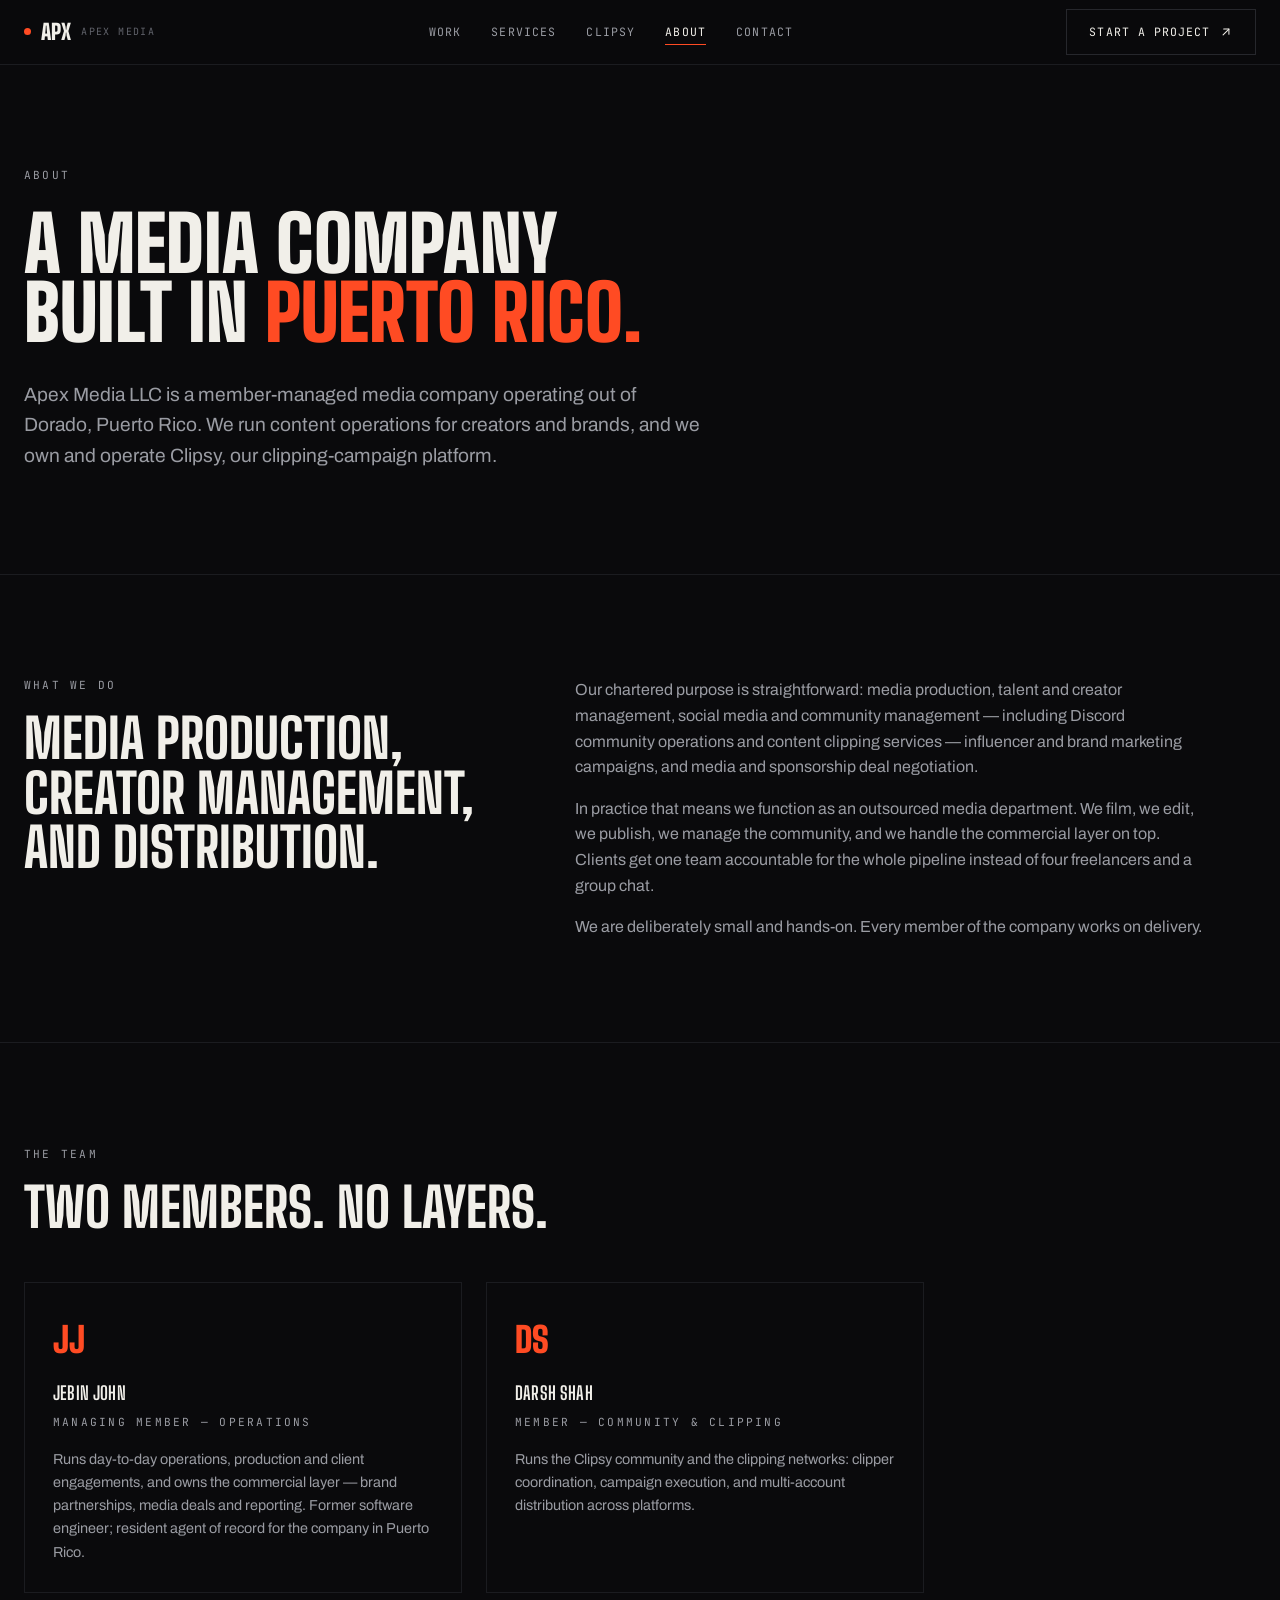
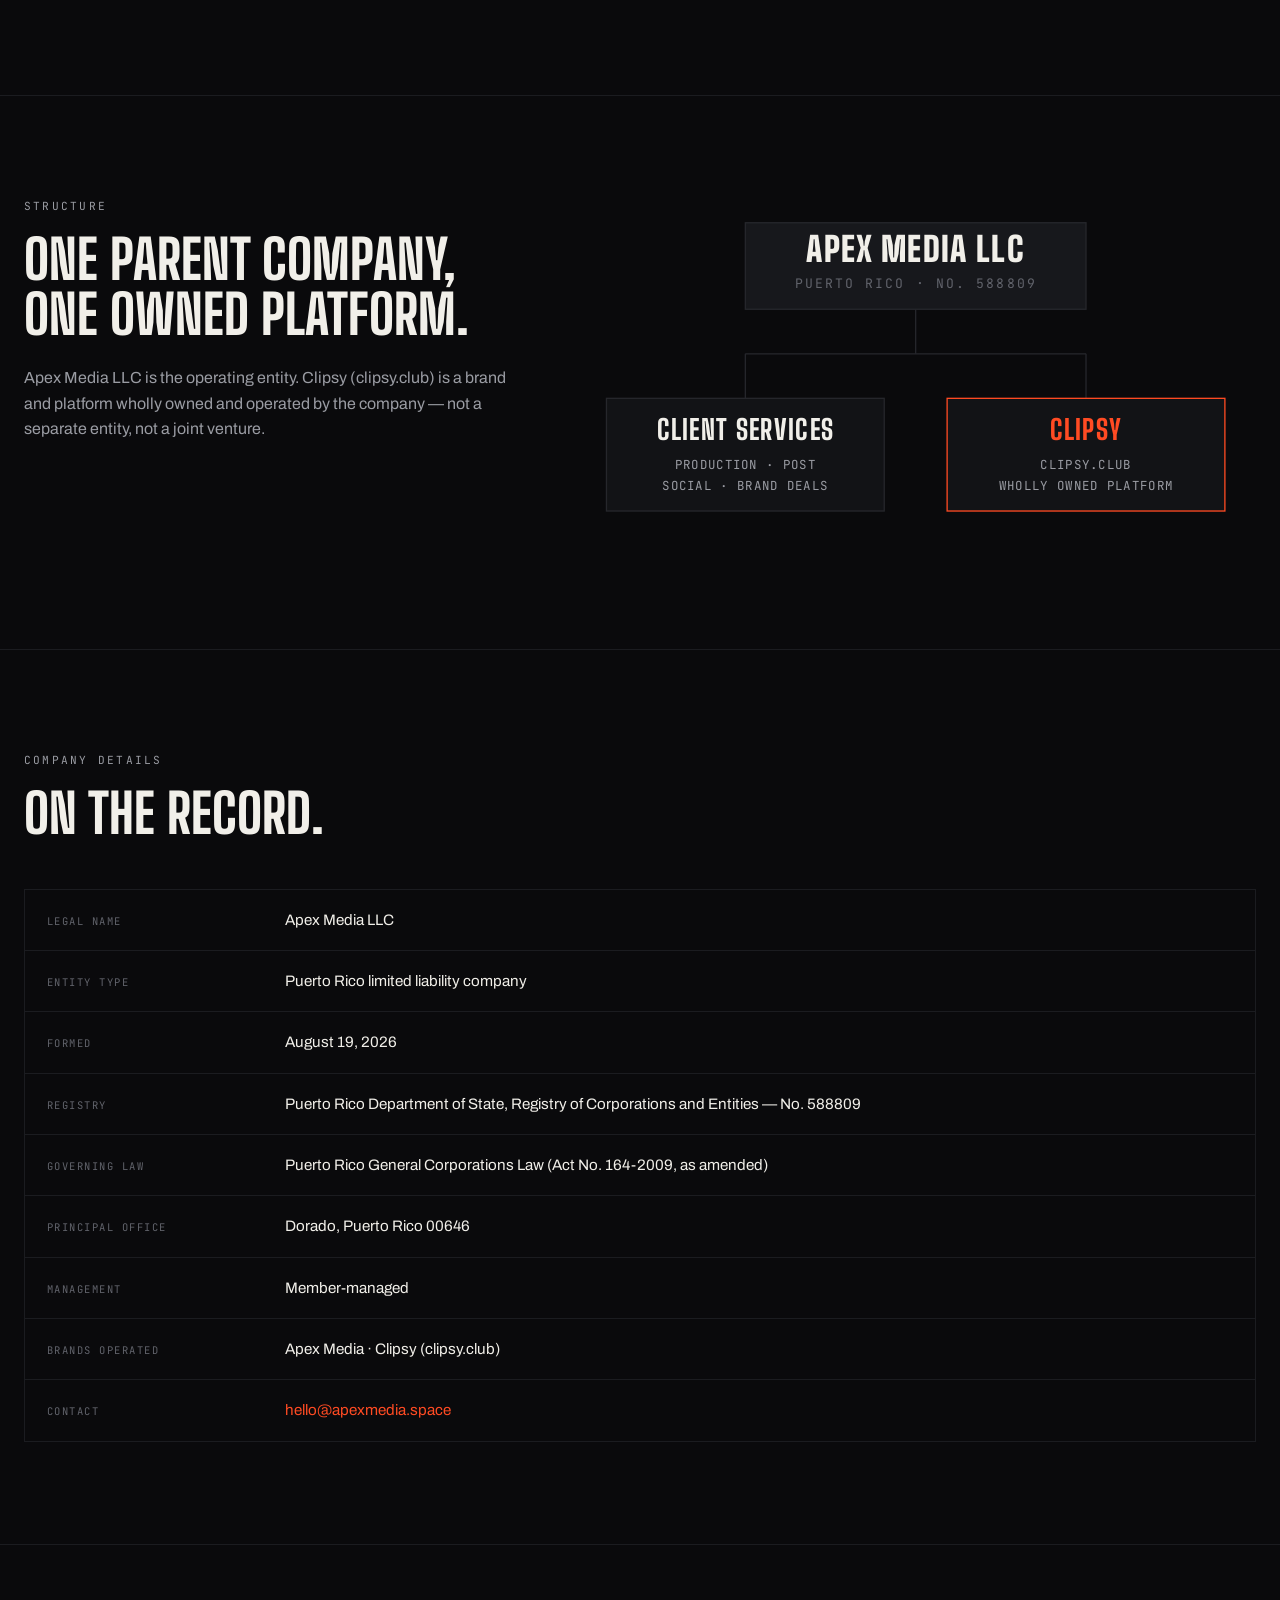
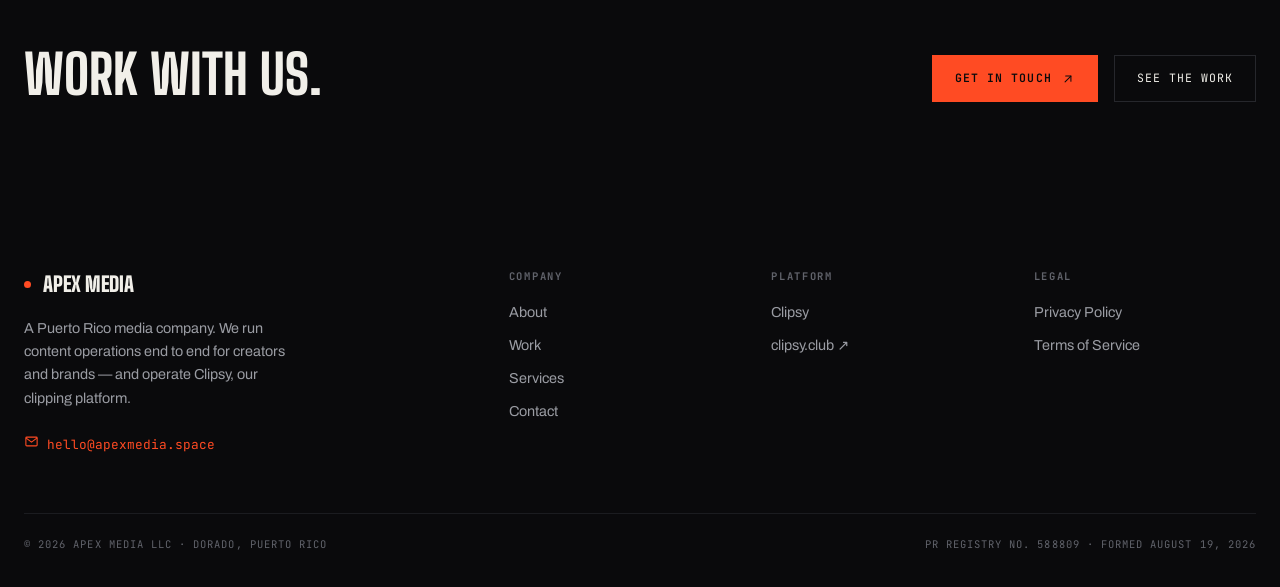
==== about.html @ ea706ed8 "Add about.html" ====
<!DOCTYPE html>
<html lang="en">
<head>
<meta charset="UTF-8">
<meta name="viewport" content="width=device-width, initial-scale=1">
<title>About &mdash; Apex Media LLC</title>
<meta name="description" content="Apex Media LLC is a member-managed Puerto Rico media company in Dorado, PR. Company details, team, and structure including wholly-owned platform Clipsy.">
<link rel="canonical" href="https://apexmedia.space/about">
<meta property="og:type" content="website">
<meta property="og:site_name" content="Apex Media">
<meta property="og:title" content="About &mdash; Apex Media LLC">
<meta property="og:description" content="Apex Media LLC is a member-managed Puerto Rico media company in Dorado, PR. Company details, team, and structure including wholly-owned platform Clipsy.">
<meta property="og:url" content="https://apexmedia.space/about">
<meta name="twitter:card" content="summary_large_image">
<link rel="icon" href="data:image/svg+xml,%3Csvg xmlns='http://www.w3.org/2000/svg' viewBox='0 0 32 32'%3E%3Crect width='32' height='32' fill='%230a0a0c'/%3E%3Ccircle cx='16' cy='16' r='5' fill='%23ff4b23'/%3E%3C/svg%3E">
<link rel="preconnect" href="https://fonts.googleapis.com">
<link rel="preconnect" href="https://fonts.gstatic.com" crossorigin>
<link href="https://fonts.googleapis.com/css2?family=Big+Shoulders+Display:wght@700;800;900&family=Archivo:wght@400;500;600&family=JetBrains+Mono:wght@400;500&display=swap" rel="stylesheet">
<link rel="stylesheet" href="/styles.css">
</head>
<body>
<header class="nav">
  <div class="wrap nav-inner">
    <a class="brand" href="/">
      <span class="rec"></span>
      <span class="mark display">APX</span>
      <span class="sub">Apex Media</span>
    </a>
    <nav class="nav-links"><a href="/work">Work</a><a href="/services">Services</a><a href="/clipsy">Clipsy</a><a href="/about" class="active">About</a><a href="/contact">Contact</a></nav>
    <a class="btn nav-cta" href="/contact">Start a project <svg width="14" height="14" viewBox="0 0 24 24" fill="none" stroke="currentColor" stroke-width="1.75" stroke-linecap="round" stroke-linejoin="round" class="" aria-hidden="true"><path d="M7 17 17 7"/><path d="M8 7h9v9"/></svg></a>
    <button class="nav-toggle" id="navToggle" aria-label="Menu" aria-expanded="false"><svg width="22" height="22" viewBox="0 0 24 24" fill="none" stroke="currentColor" stroke-width="1.75" stroke-linecap="round" stroke-linejoin="round" class="" aria-hidden="true"><path d="M4 7h16"/><path d="M4 12h16"/><path d="M4 17h16"/></svg></button>
  </div>
  <div class="mobile-menu" id="mobileMenu"><a href="/work">Work</a><a href="/services">Services</a><a href="/clipsy">Clipsy</a><a href="/about">About</a><a href="/contact">Contact</a><a href="/contact" style="color:var(--accent)">Start a project &rarr;</a></div>
</header>

<section class="pad">
  <div class="wrap">
    <div class="eyebrow mb24">About</div>
    <h1 class="hero" style="font-size:clamp(2.4rem,6vw,5rem)">A media company<br>built in <span class="accent">Puerto Rico.</span></h1>
    <p class="lead mt32">Apex Media LLC is a member-managed media company operating out of Dorado, Puerto Rico. We run content operations for creators and brands, and we own and operate Clipsy, our clipping-campaign platform.</p>
  </div>
</section>

<section class="pad">
  <div class="wrap split">
    <div>
      <div class="eyebrow mb16">What we do</div>
      <h2 class="sec mb24">Media production, creator management, and distribution.</h2>
    </div>
    <div>
      <p class="mb16">Our chartered purpose is straightforward: media production, talent and creator management, social media and community management &mdash; including Discord community operations and content clipping services &mdash; influencer and brand marketing campaigns, and media and sponsorship deal negotiation.</p>
      <p class="mb16">In practice that means we function as an outsourced media department. We film, we edit, we publish, we manage the community, and we handle the commercial layer on top. Clients get one team accountable for the whole pipeline instead of four freelancers and a group chat.</p>
      <p>We are deliberately small and hands-on. Every member of the company works on delivery.</p>
    </div>
  </div>
</section>

<section class="pad">
  <div class="wrap">
    <div class="eyebrow mb16">The team</div>
    <h2 class="sec mb48">Two members. No layers.</h2>
    <div class="grid g2" style="max-width:900px"><div class="card"><div class="display accent" style="font-size:2.2rem">JJ</div><h4 class="mt16 mb8">Jebin John</h4><div class="eyebrow mb16">Managing Member &mdash; Operations</div><p style="font-size:.9rem">Runs day-to-day operations, production and client engagements, and owns the commercial layer &mdash; brand partnerships, media deals and reporting. Former software engineer; resident agent of record for the company in Puerto Rico.</p></div><div class="card"><div class="display accent" style="font-size:2.2rem">DS</div><h4 class="mt16 mb8">Darsh Shah</h4><div class="eyebrow mb16">Member &mdash; Community &amp; Clipping</div><p style="font-size:.9rem">Runs the Clipsy community and the clipping networks: clipper coordination, campaign execution, and multi-account distribution across platforms.</p></div></div>
  </div>
</section>

<section class="pad">
  <div class="wrap split">
    <div>
      <div class="eyebrow mb16">Structure</div>
      <h2 class="sec mb24">One parent company,<br>one owned platform.</h2>
      <p>Apex Media LLC is the operating entity. Clipsy (clipsy.club) is a brand and platform wholly owned and operated by the company &mdash; not a separate entity, not a joint venture.</p>
    </div>
    <div>
      <svg viewBox="0 0 520 260" width="100%" height="auto" role="img" aria-label="Apex Media LLC owns Clipsy and client services">
        <rect x="130" y="16" width="260" height="66" fill="#17181c" stroke="#26272c"/>
        <text x="260" y="46" text-anchor="middle" fill="#f1efe9" font-family="'Big Shoulders Display',sans-serif" font-size="26" font-weight="900" letter-spacing="1">APEX MEDIA LLC</text>
        <text x="260" y="66" text-anchor="middle" fill="#61636b" font-family="'JetBrains Mono',monospace" font-size="10" letter-spacing="1.6">PUERTO RICO &#183; NO. 588809</text>
        <path d="M260 82 V116" stroke="#26272c" stroke-width="1"/>
        <path d="M130 116 H390" stroke="#26272c" stroke-width="1"/>
        <path d="M130 116 V150 M390 116 V150" stroke="#26272c" stroke-width="1"/>
        <rect x="24" y="150" width="212" height="86" fill="#121316" stroke="#26272c"/>
        <text x="130" y="182" text-anchor="middle" fill="#f1efe9" font-family="'Big Shoulders Display',sans-serif" font-size="21" font-weight="800" letter-spacing="1">CLIENT SERVICES</text>
        <text x="130" y="204" text-anchor="middle" fill="#9a9ca3" font-family="'JetBrains Mono',monospace" font-size="9.5" letter-spacing="1">PRODUCTION &#183; POST</text>
        <text x="130" y="220" text-anchor="middle" fill="#9a9ca3" font-family="'JetBrains Mono',monospace" font-size="9.5" letter-spacing="1">SOCIAL &#183; BRAND DEALS</text>
        <rect x="284" y="150" width="212" height="86" fill="#121316" stroke="#ff4b23"/>
        <text x="390" y="182" text-anchor="middle" fill="#ff4b23" font-family="'Big Shoulders Display',sans-serif" font-size="21" font-weight="800" letter-spacing="1">CLIPSY</text>
        <text x="390" y="204" text-anchor="middle" fill="#9a9ca3" font-family="'JetBrains Mono',monospace" font-size="9.5" letter-spacing="1">CLIPSY.CLUB</text>
        <text x="390" y="220" text-anchor="middle" fill="#9a9ca3" font-family="'JetBrains Mono',monospace" font-size="9.5" letter-spacing="1">WHOLLY OWNED PLATFORM</text>
      </svg>
    </div>
  </div>
</section>

<section class="pad">
  <div class="wrap">
    <div class="eyebrow mb16">Company details</div>
    <h2 class="sec mb48">On the record.</h2>
    <div class="facts"><div class="fact"><dt>Legal name</dt><dd>Apex Media LLC</dd></div><div class="fact"><dt>Entity type</dt><dd>Puerto Rico limited liability company</dd></div><div class="fact"><dt>Formed</dt><dd>August 19, 2026</dd></div><div class="fact"><dt>Registry</dt><dd>Puerto Rico Department of State, Registry of Corporations and Entities &mdash; No. 588809</dd></div><div class="fact"><dt>Governing law</dt><dd>Puerto Rico General Corporations Law (Act No. 164-2009, as amended)</dd></div><div class="fact"><dt>Principal office</dt><dd>Dorado, Puerto Rico 00646</dd></div><div class="fact"><dt>Management</dt><dd>Member-managed</dd></div><div class="fact"><dt>Brands operated</dt><dd>Apex Media &middot; Clipsy (clipsy.club)</dd></div><div class="fact"><dt>Contact</dt><dd><a href="mailto:hello@apexmedia.space" style="color:var(--accent)">hello@apexmedia.space</a></dd></div></div>
  </div>
</section>

<section class="pad" style="border-bottom:none">
  <div class="wrap row between wrapf gap24" style="align-items:end">
    <h2 class="sec">Work with us.</h2>
    <div class="row wrapf gap16">
      <a class="btn btn-primary" href="/contact">Get in touch <svg width="14" height="14" viewBox="0 0 24 24" fill="none" stroke="currentColor" stroke-width="1.75" stroke-linecap="round" stroke-linejoin="round" class="" aria-hidden="true"><path d="M7 17 17 7"/><path d="M8 7h9v9"/></svg></a>
      <a class="btn" href="/work">See the work</a>
    </div>
  </div>
</section>
<footer>
  <div class="wrap">
    <div class="foot-grid">
      <div>
        <div class="row gap12 mb16"><span class="rec"></span><span class="display" style="font-size:1.3rem">Apex Media</span></div>
        <p style="font-size:.9rem;max-width:34ch">A Puerto Rico media company. We run content operations end to end for creators and brands — and operate Clipsy, our clipping platform.</p>
        <a class="row gap8 mt24" href="mailto:hello@apexmedia.space" style="color:var(--accent);font-family:'JetBrains Mono',monospace;font-size:.8rem"><svg width="15" height="15" viewBox="0 0 24 24" fill="none" stroke="currentColor" stroke-width="1.75" stroke-linecap="round" stroke-linejoin="round" class="" aria-hidden="true"><rect x="3" y="5" width="18" height="14" rx="1.5"/><path d="M3.5 6.5 12 13l8.5-6.5"/></svg> hello@apexmedia.space</a>
      </div>
      <div>
        <h5>Company</h5>
        <a href="/about">About</a><a href="/work">Work</a><a href="/services">Services</a><a href="/contact">Contact</a>
      </div>
      <div>
        <h5>Platform</h5>
        <a href="/clipsy">Clipsy</a>
        <a href="https://clipsy.club" target="_blank" rel="noopener">clipsy.club &#8599;</a>
      </div>
      <div>
        <h5>Legal</h5>
        <a href="/privacy">Privacy Policy</a><a href="/terms">Terms of Service</a>
      </div>
    </div>
    <div class="foot-bottom">
      <span>&copy; 2026 Apex Media LLC &middot; Dorado, Puerto Rico</span>
      <span>PR Registry No. 588809 &middot; Formed August 19, 2026</span>
    </div>
  </div>
</footer>
<script>
(function(){
  var t=document.getElementById('navToggle'),m=document.getElementById('mobileMenu');
  if(t&&m){t.addEventListener('click',function(){var o=m.classList.toggle('open');t.setAttribute('aria-expanded',o);});}
})();
</script>
</body>
</html>
---- styles.css ----
/* Apex Media LLC — apexmedia.space */

:root{
  --bg:#0a0a0c;
  --surface:#121316;
  --surface-2:#17181c;
  --border:#26272c;
  --border-soft:#1b1c20;
  --text:#f1efe9;
  --dim:#9a9ca3;
  --faint:#61636b;
  --accent:#ff4b23;
  --accent-deep:#c2361a;
  --chrome:#c9cdd3;
  --maxw:1320px;
}

*{box-sizing:border-box;margin:0;padding:0;}
html{scroll-behavior:smooth;-webkit-text-size-adjust:100%;}
body{
  background:var(--bg);color:var(--text);
  font-family:'Archivo',ui-sans-serif,system-ui,-apple-system,sans-serif;
  font-size:16px;line-height:1.6;-webkit-font-smoothing:antialiased;
  overflow-x:hidden;
}
img{max-width:100%;display:block;}
a{color:inherit;text-decoration:none;}
a:focus-visible,button:focus-visible{outline:2px solid var(--accent);outline-offset:3px;}
::selection{background:var(--accent);color:#0a0a0c;}

/* ---------- type ---------- */
.display{font-family:'Big Shoulders Display',ui-sans-serif,sans-serif;text-transform:uppercase;font-weight:900;letter-spacing:-0.005em;}
.mono{font-family:'JetBrains Mono',ui-monospace,monospace;}
h1.hero{font-family:'Big Shoulders Display',sans-serif;text-transform:uppercase;font-weight:900;font-size:clamp(2.7rem,7.4vw,6.6rem);line-height:0.9;text-wrap:balance;}
h2.sec{font-family:'Big Shoulders Display',sans-serif;text-transform:uppercase;font-weight:800;font-size:clamp(1.9rem,4.4vw,3.4rem);line-height:1;text-wrap:balance;}
h3.sub{font-family:'Big Shoulders Display',sans-serif;text-transform:uppercase;font-weight:800;font-size:clamp(1.25rem,2.2vw,1.75rem);line-height:1.08;text-wrap:balance;}
h4{font-family:'Big Shoulders Display',sans-serif;text-transform:uppercase;font-weight:700;font-size:1.15rem;line-height:1.15;letter-spacing:0.01em;}
.eyebrow{font-family:'JetBrains Mono',monospace;font-size:.7rem;letter-spacing:.2em;text-transform:uppercase;color:var(--dim);}
.lead{font-size:clamp(1.02rem,1.5vw,1.22rem);color:var(--dim);max-width:62ch;}
p{max-width:70ch;color:var(--dim);}
.text-light{color:var(--text);}
.accent{color:var(--accent);}

/* ---------- layout ---------- */
.wrap{max-width:var(--maxw);margin:0 auto;padding:0 24px;}
section{border-bottom:1px solid var(--border-soft);}
.pad{padding:clamp(56px,8vw,110px) 0;}
.pad-sm{padding:clamp(40px,5vw,64px) 0;}
.grid{display:grid;gap:24px;}
.g2{grid-template-columns:repeat(2,minmax(0,1fr));}
.g3{grid-template-columns:repeat(3,minmax(0,1fr));}
.g4{grid-template-columns:repeat(4,minmax(0,1fr));}
.split{display:grid;grid-template-columns:minmax(0,5fr) minmax(0,7fr);gap:clamp(28px,5vw,72px);}
.stack{display:flex;flex-direction:column;}
.row{display:flex;align-items:center;}
.between{justify-content:space-between;}
.wrapf{flex-wrap:wrap;}
.gap8{gap:8px;}.gap12{gap:12px;}.gap16{gap:16px;}.gap24{gap:24px;}
.mt8{margin-top:8px;}.mt16{margin-top:16px;}.mt24{margin-top:24px;}.mt32{margin-top:32px;}.mt48{margin-top:48px;}
.mb8{margin-bottom:8px;}.mb16{margin-bottom:16px;}.mb24{margin-bottom:24px;}.mb32{margin-bottom:32px;}.mb48{margin-bottom:48px;}

/* ---------- nav ---------- */
header.nav{position:sticky;top:0;z-index:60;background:rgba(10,10,12,.86);backdrop-filter:blur(12px);border-bottom:1px solid var(--border-soft);}
.nav-inner{display:flex;align-items:center;justify-content:space-between;height:64px;}
.brand{display:flex;align-items:center;gap:10px;}
.brand .mark{font-family:'Big Shoulders Display',sans-serif;font-weight:900;font-size:1.35rem;letter-spacing:.02em;}
.brand .sub{font-family:'JetBrains Mono',monospace;font-size:10px;color:var(--faint);letter-spacing:.14em;text-transform:uppercase;}
.nav-links{display:flex;align-items:center;gap:30px;}
.nav-links a{font-family:'JetBrains Mono',monospace;font-size:11.5px;letter-spacing:.1em;text-transform:uppercase;color:var(--dim);position:relative;padding:4px 0;transition:color .2s;}
.nav-links a::after{content:'';position:absolute;left:0;right:0;bottom:0;height:1px;background:var(--accent);transform:scaleX(0);transform-origin:left;transition:transform .25s;}
.nav-links a:hover{color:var(--text);}
.nav-links a:hover::after,.nav-links a.active::after{transform:scaleX(1);}
.nav-links a.active{color:var(--text);}
.nav-toggle{display:none;background:none;border:0;color:var(--text);cursor:pointer;padding:6px;}
.mobile-menu{display:none;border-top:1px solid var(--border-soft);background:var(--bg);}
.mobile-menu.open{display:block;}
.mobile-menu a{display:block;padding:14px 24px;border-bottom:1px solid var(--border-soft);font-family:'JetBrains Mono',monospace;font-size:12px;letter-spacing:.1em;text-transform:uppercase;color:var(--dim);}

/* ---------- buttons ---------- */
.btn{display:inline-flex;align-items:center;gap:9px;padding:13px 22px;font-family:'JetBrains Mono',monospace;font-size:11.5px;letter-spacing:.09em;text-transform:uppercase;border:1px solid var(--border);position:relative;overflow:hidden;z-index:0;transition:color .25s,border-color .25s;cursor:pointer;background:none;color:var(--text);}
.btn::before{content:'';position:absolute;inset:0;background:var(--accent);transform:translateX(-101%);transition:transform .3s cubic-bezier(.65,0,.35,1);z-index:-1;}
.btn:hover::before{transform:translateX(0);}
.btn:hover{color:#0a0a0c;border-color:var(--accent);}
.btn-primary{background:var(--accent);color:#0a0a0c;border-color:var(--accent);font-weight:600;}
.btn-primary::before{background:#fff;}
.btn-primary:hover{color:#0a0a0c;}

/* ---------- bits ---------- */
.rec{width:7px;height:7px;border-radius:50%;background:var(--accent);flex:none;box-shadow:0 0 0 0 rgba(255,75,35,.55);animation:rec 1.9s infinite;}
@keyframes rec{0%{box-shadow:0 0 0 0 rgba(255,75,35,.5);}70%{box-shadow:0 0 0 9px rgba(255,75,35,0);}100%{box-shadow:0 0 0 0 rgba(255,75,35,0);}}
.tag{display:inline-block;font-family:'JetBrains Mono',monospace;font-size:10px;letter-spacing:.12em;text-transform:uppercase;padding:5px 10px;border:1px solid var(--border);color:var(--dim);}
.tag.on{color:var(--accent);border-color:rgba(255,75,35,.45);}
.rule{height:1px;background:var(--border-soft);border:0;}

/* ticker */
.ticker{overflow:hidden;white-space:nowrap;background:var(--surface);border-top:1px solid var(--border-soft);border-bottom:1px solid var(--border-soft);}
.ticker-track{display:inline-flex;width:max-content;animation:marquee 38s linear infinite;padding:11px 0;}
.ticker-track span{font-family:'JetBrains Mono',monospace;font-size:11px;letter-spacing:.16em;text-transform:uppercase;color:var(--faint);padding:0 22px;display:inline-flex;align-items:center;gap:22px;}
.ticker-track b{color:var(--accent);font-weight:400;}
@keyframes marquee{from{transform:translateX(0);}to{transform:translateX(-50%);}}

/* cards */
.card{border:1px solid var(--border-soft);background:var(--bg);padding:28px;position:relative;transition:background .25s,border-color .25s;}
.card:hover{background:var(--surface-2);border-color:var(--border);}
.card .ico{color:var(--accent);margin-bottom:18px;}
.card h4{margin-bottom:10px;}
.card p{font-size:.92rem;}
.card-link{display:flex;align-items:center;gap:7px;margin-top:16px;font-family:'JetBrains Mono',monospace;font-size:10.5px;letter-spacing:.1em;text-transform:uppercase;color:var(--accent);}

.brackets{position:relative;}
.brackets::before,.brackets::after{content:'';position:absolute;width:20px;height:20px;opacity:0;transition:opacity .25s,transform .25s;pointer-events:none;}
.brackets::before{top:-1px;left:-1px;border-top:2px solid var(--accent);border-left:2px solid var(--accent);transform:translate(8px,8px);}
.brackets::after{bottom:-1px;right:-1px;border-bottom:2px solid var(--accent);border-right:2px solid var(--accent);transform:translate(-8px,-8px);}
.brackets:hover::before,.brackets:hover::after{opacity:1;transform:translate(0,0);}

/* metrics */
.metrics{display:grid;grid-template-columns:repeat(4,minmax(0,1fr));gap:1px;background:var(--border-soft);border:1px solid var(--border-soft);}
.metric{background:var(--bg);padding:34px 26px;}
.metric .num{font-family:'Big Shoulders Display',sans-serif;font-weight:900;font-size:clamp(2.6rem,5.4vw,4.4rem);line-height:.85;font-variant-numeric:tabular-nums;}
.metric .lab{font-family:'JetBrains Mono',monospace;font-size:10.5px;letter-spacing:.16em;text-transform:uppercase;color:var(--dim);margin:16px 0 8px;}
.metric p{font-size:.86rem;}

/* case cards */
.case{display:block;border:1px solid var(--border-soft);background:var(--bg);transition:background .25s,border-color .25s;}
.case:hover{background:var(--surface-2);border-color:var(--border);}
.case .body{padding:30px;}
.case .meta{display:flex;justify-content:space-between;align-items:center;font-family:'JetBrains Mono',monospace;font-size:10.5px;letter-spacing:.12em;text-transform:uppercase;color:var(--faint);margin-bottom:18px;}

/* visual panels */
.panel{position:relative;height:230px;overflow:hidden;border-bottom:1px solid var(--border);background:linear-gradient(150deg,var(--surface-2),var(--bg));}
.panel.tall{height:320px;}
.panel .scan{position:absolute;inset:0;background-image:repeating-linear-gradient(0deg,rgba(255,255,255,.03) 0 1px,transparent 1px 3px);pointer-events:none;}
.panel .hud{position:absolute;font-family:'JetBrains Mono',monospace;font-size:10px;color:var(--faint);letter-spacing:.1em;}
.panel .hud.tl{top:12px;left:12px;display:flex;align-items:center;gap:7px;}
.panel .hud.br{bottom:12px;right:12px;}
.panel svg{position:absolute;inset:0;width:100%;height:100%;}

/* list */
.checks{list-style:none;display:grid;gap:11px;}
.checks li{display:flex;gap:11px;align-items:flex-start;font-size:.93rem;color:var(--dim);}
.checks li svg{flex:none;color:var(--accent);margin-top:3px;}
.steps{counter-reset:s;display:grid;gap:1px;background:var(--border-soft);border:1px solid var(--border-soft);}
.step{background:var(--bg);padding:26px;display:grid;grid-template-columns:56px 1fr;gap:18px;}
.step .n{font-family:'JetBrains Mono',monospace;font-size:11px;color:var(--accent);letter-spacing:.1em;padding-top:4px;}

/* dl */
.facts{display:grid;gap:1px;background:var(--border-soft);border:1px solid var(--border-soft);}
.fact{background:var(--bg);padding:18px 22px;display:grid;grid-template-columns:minmax(140px,220px) 1fr;gap:18px;align-items:baseline;}
.fact dt{font-family:'JetBrains Mono',monospace;font-size:10.5px;letter-spacing:.14em;text-transform:uppercase;color:var(--faint);}
.fact dd{font-size:.95rem;color:var(--text);}

/* forms */
label{display:block;font-family:'JetBrains Mono',monospace;font-size:10.5px;letter-spacing:.14em;text-transform:uppercase;color:var(--dim);margin-bottom:8px;}
input,textarea,select{width:100%;background:var(--surface);border:1px solid var(--border);color:var(--text);padding:13px 14px;font-family:'Archivo',sans-serif;font-size:.95rem;}
input:focus,textarea:focus,select:focus{outline:none;border-color:var(--accent);}
textarea{min-height:150px;resize:vertical;}

/* prose (legal) */
.prose h2{font-family:'Big Shoulders Display',sans-serif;text-transform:uppercase;font-size:1.5rem;margin:40px 0 12px;color:var(--text);}
.prose p,.prose li{font-size:.95rem;color:var(--dim);margin-bottom:12px;}
.prose ul{padding-left:20px;}

/* footer */
footer{background:var(--bg);padding-top:64px;}
.foot-grid{display:grid;grid-template-columns:2fr 1fr 1fr 1fr;gap:40px;padding-bottom:48px;}
.foot-grid h5{font-family:'JetBrains Mono',monospace;font-size:10.5px;letter-spacing:.16em;text-transform:uppercase;color:var(--faint);margin-bottom:16px;}
.foot-grid a{display:block;font-size:.9rem;color:var(--dim);margin-bottom:10px;transition:color .2s;}
.foot-grid a:hover{color:var(--accent);}
.foot-bottom{border-top:1px solid var(--border-soft);padding:22px 0 34px;display:flex;justify-content:space-between;gap:16px;flex-wrap:wrap;font-family:'JetBrains Mono',monospace;font-size:10.5px;letter-spacing:.1em;text-transform:uppercase;color:var(--faint);}

/* device + browser mockups */
.device{width:150px;height:290px;border:1px solid var(--border);border-radius:18px;background:var(--bg);padding:9px;position:relative;flex:none;}
.device .screen{height:100%;border-radius:11px;background:linear-gradient(170deg,var(--surface-2),#0d0e11);position:relative;overflow:hidden;display:flex;flex-direction:column;justify-content:flex-end;padding:10px;}
.device .cap{font-family:'JetBrains Mono',monospace;font-size:7.5px;color:var(--dim);letter-spacing:.06em;line-height:1.5;}
.device .pill{position:absolute;top:9px;left:50%;transform:translateX(-50%);width:38px;height:4px;border-radius:3px;background:var(--border);}
.browser{border:1px solid var(--border);background:var(--surface);}
.browser .bar{display:flex;align-items:center;gap:7px;padding:9px 12px;border-bottom:1px solid var(--border);}
.browser .dot{width:8px;height:8px;border-radius:50%;background:var(--border);}
.browser .url{font-family:'JetBrains Mono',monospace;font-size:10px;color:var(--faint);margin-left:8px;}
.browser .view{padding:34px 26px;background:var(--bg);}

/* responsive */
@media (max-width:980px){
  .g4{grid-template-columns:repeat(2,minmax(0,1fr));}
  .g3{grid-template-columns:repeat(2,minmax(0,1fr));}
  .metrics{grid-template-columns:repeat(2,minmax(0,1fr));}
  .split{grid-template-columns:1fr;}
  .foot-grid{grid-template-columns:1fr 1fr;}
  .nav-links,.nav-cta{display:none;}
  .nav-toggle{display:block;}
}
@media (max-width:620px){
  .g2,.g3,.g4{grid-template-columns:1fr;}
  .metrics{grid-template-columns:1fr;}
  .foot-grid{grid-template-columns:1fr;gap:28px;}
  .fact{grid-template-columns:1fr;gap:4px;}
}
@media (prefers-reduced-motion:reduce){
  .ticker-track,.rec{animation:none!important;}
  *{transition-duration:.01ms!important;}
}
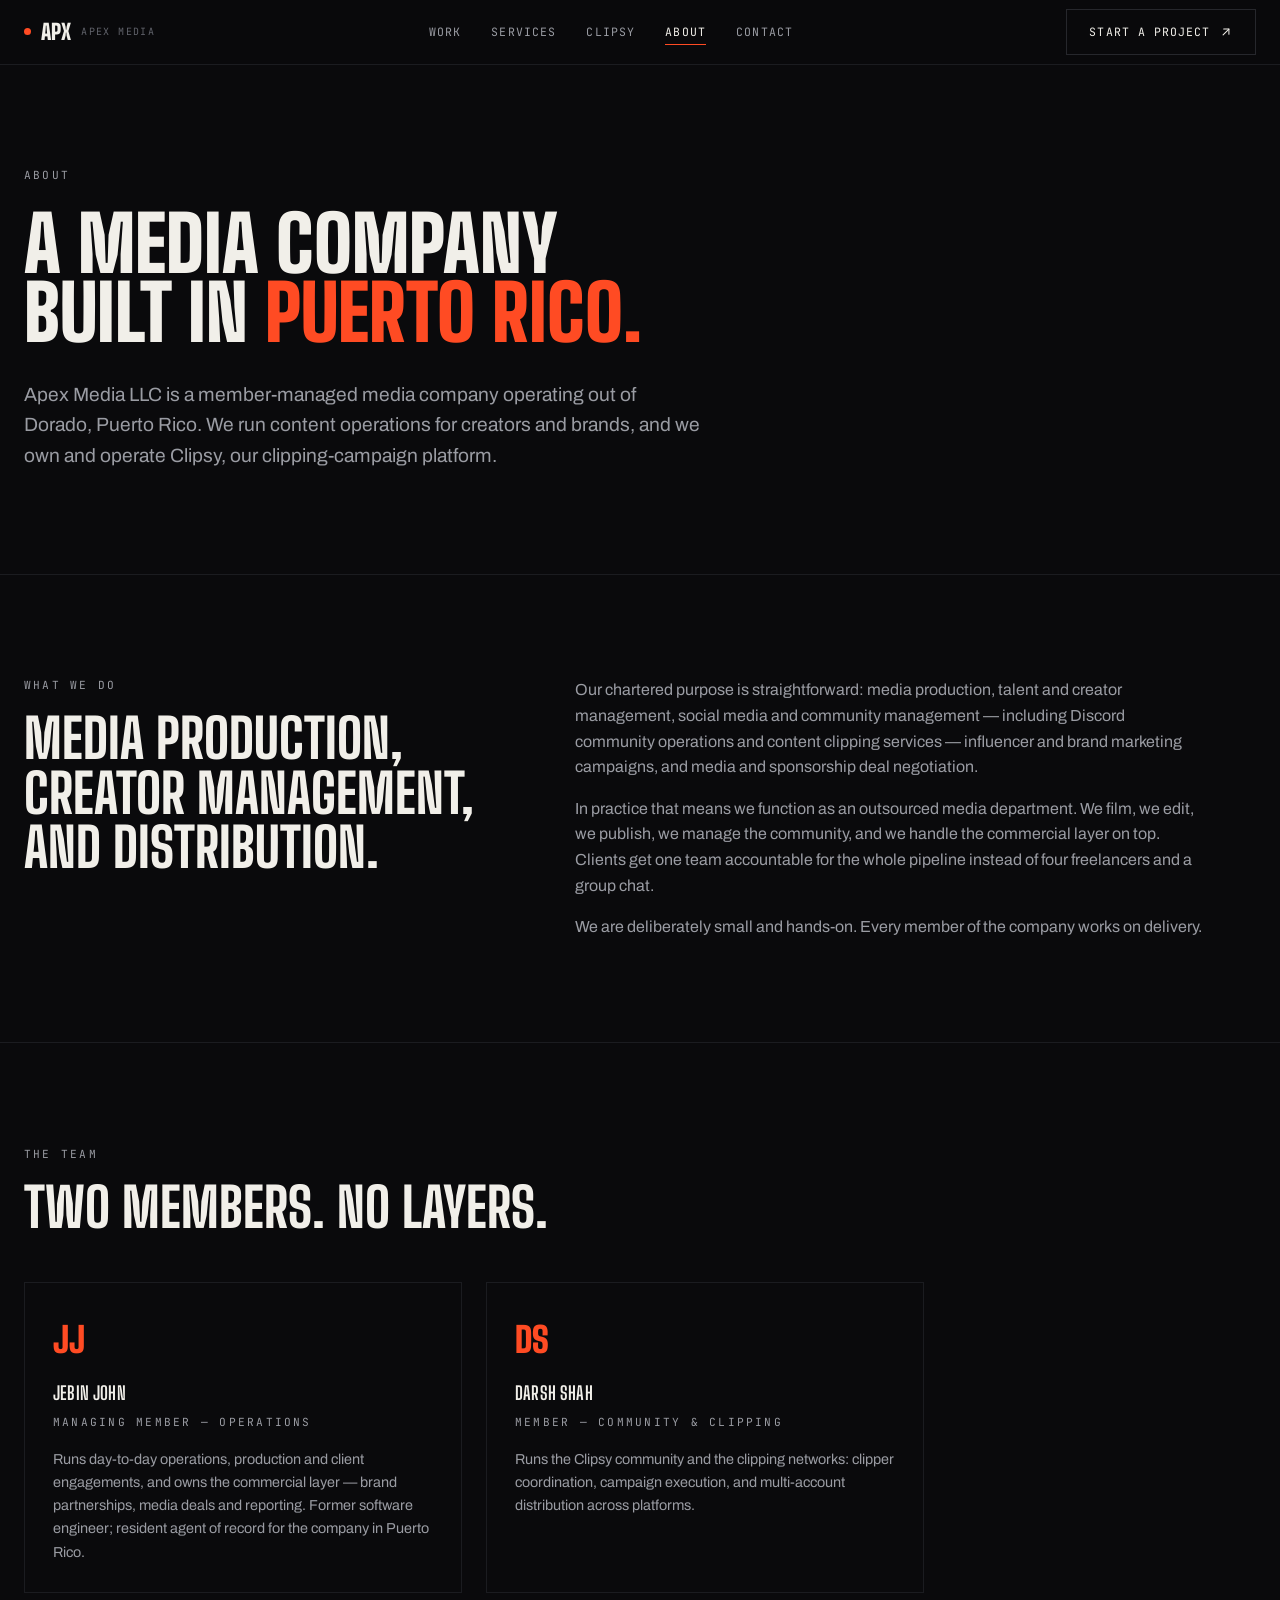
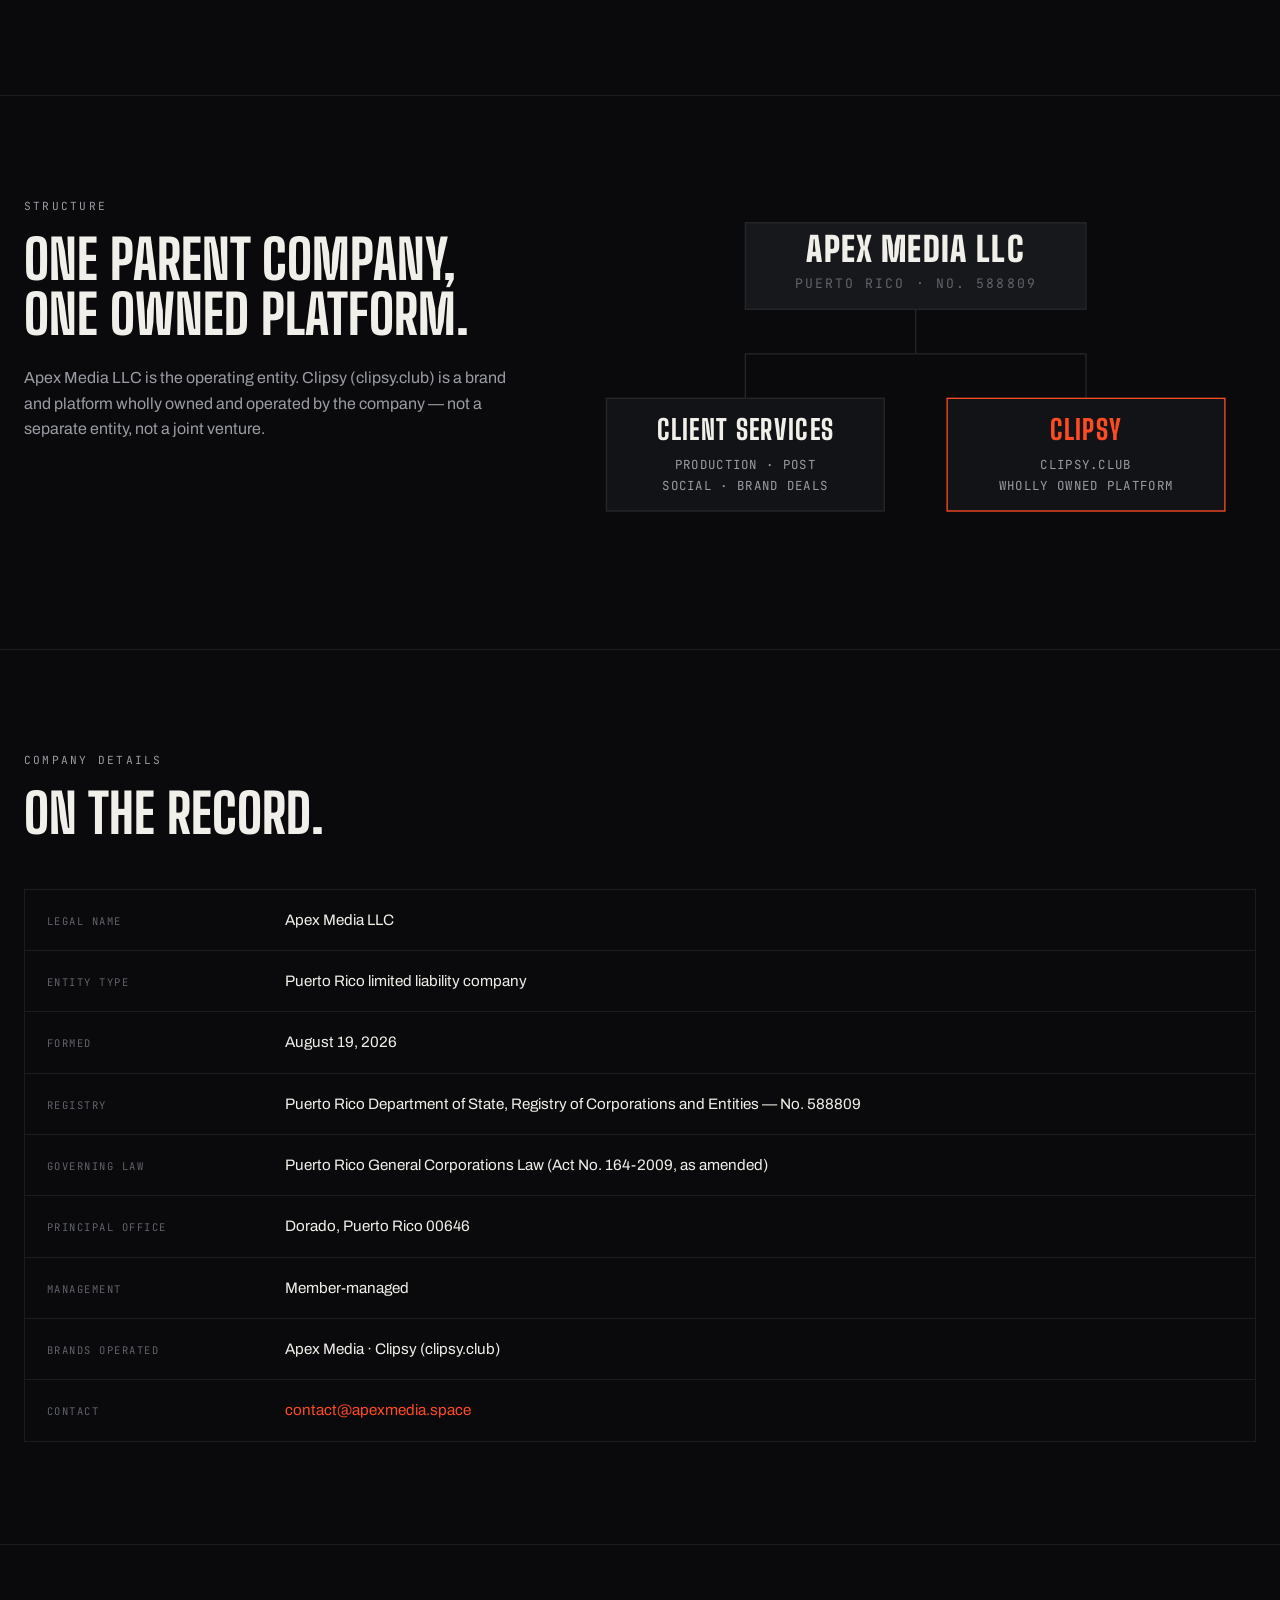
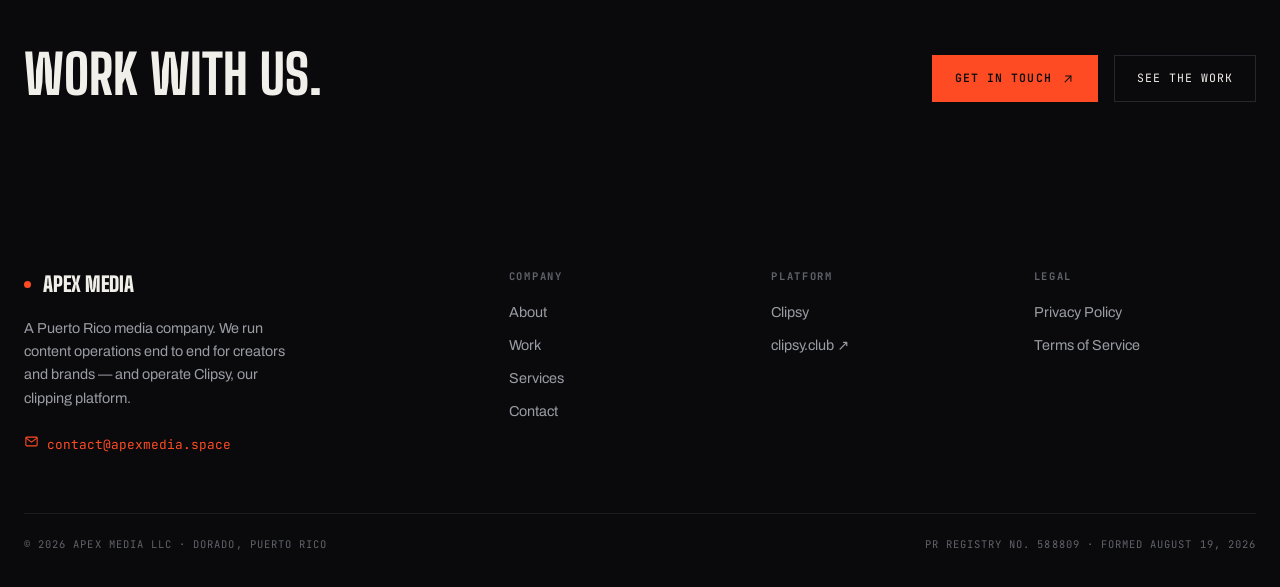
==== commit 4d859603: "Refresh Apex Media homepage and contact address" ====
--- a/about.html
+++ b/about.html
@@ -95,7 +95,7 @@
   <div class="wrap">
     <div class="eyebrow mb16">Company details</div>
     <h2 class="sec mb48">On the record.</h2>
-    <div class="facts"><div class="fact"><dt>Legal name</dt><dd>Apex Media LLC</dd></div><div class="fact"><dt>Entity type</dt><dd>Puerto Rico limited liability company</dd></div><div class="fact"><dt>Formed</dt><dd>August 19, 2026</dd></div><div class="fact"><dt>Registry</dt><dd>Puerto Rico Department of State, Registry of Corporations and Entities &mdash; No. 588809</dd></div><div class="fact"><dt>Governing law</dt><dd>Puerto Rico General Corporations Law (Act No. 164-2009, as amended)</dd></div><div class="fact"><dt>Principal office</dt><dd>Dorado, Puerto Rico 00646</dd></div><div class="fact"><dt>Management</dt><dd>Member-managed</dd></div><div class="fact"><dt>Brands operated</dt><dd>Apex Media &middot; Clipsy (clipsy.club)</dd></div><div class="fact"><dt>Contact</dt><dd><a href="mailto:hello@apexmedia.space" style="color:var(--accent)">hello@apexmedia.space</a></dd></div></div>
+    <div class="facts"><div class="fact"><dt>Legal name</dt><dd>Apex Media LLC</dd></div><div class="fact"><dt>Entity type</dt><dd>Puerto Rico limited liability company</dd></div><div class="fact"><dt>Formed</dt><dd>August 19, 2026</dd></div><div class="fact"><dt>Registry</dt><dd>Puerto Rico Department of State, Registry of Corporations and Entities &mdash; No. 588809</dd></div><div class="fact"><dt>Governing law</dt><dd>Puerto Rico General Corporations Law (Act No. 164-2009, as amended)</dd></div><div class="fact"><dt>Principal office</dt><dd>Dorado, Puerto Rico 00646</dd></div><div class="fact"><dt>Management</dt><dd>Member-managed</dd></div><div class="fact"><dt>Brands operated</dt><dd>Apex Media &middot; Clipsy (clipsy.club)</dd></div><div class="fact"><dt>Contact</dt><dd><a href="mailto:contact@apexmedia.space" style="color:var(--accent)">contact@apexmedia.space</a></dd></div></div>
   </div>
 </section>
 
@@ -114,7 +114,7 @@
       <div>
         <div class="row gap12 mb16"><span class="rec"></span><span class="display" style="font-size:1.3rem">Apex Media</span></div>
         <p style="font-size:.9rem;max-width:34ch">A Puerto Rico media company. We run content operations end to end for creators and brands — and operate Clipsy, our clipping platform.</p>
-        <a class="row gap8 mt24" href="mailto:hello@apexmedia.space" style="color:var(--accent);font-family:'JetBrains Mono',monospace;font-size:.8rem"><svg width="15" height="15" viewBox="0 0 24 24" fill="none" stroke="currentColor" stroke-width="1.75" stroke-linecap="round" stroke-linejoin="round" class="" aria-hidden="true"><rect x="3" y="5" width="18" height="14" rx="1.5"/><path d="M3.5 6.5 12 13l8.5-6.5"/></svg> hello@apexmedia.space</a>
+        <a class="row gap8 mt24" href="mailto:contact@apexmedia.space" style="color:var(--accent);font-family:'JetBrains Mono',monospace;font-size:.8rem"><svg width="15" height="15" viewBox="0 0 24 24" fill="none" stroke="currentColor" stroke-width="1.75" stroke-linecap="round" stroke-linejoin="round" class="" aria-hidden="true"><rect x="3" y="5" width="18" height="14" rx="1.5"/><path d="M3.5 6.5 12 13l8.5-6.5"/></svg> contact@apexmedia.space</a>
       </div>
       <div>
         <h5>Company</h5>
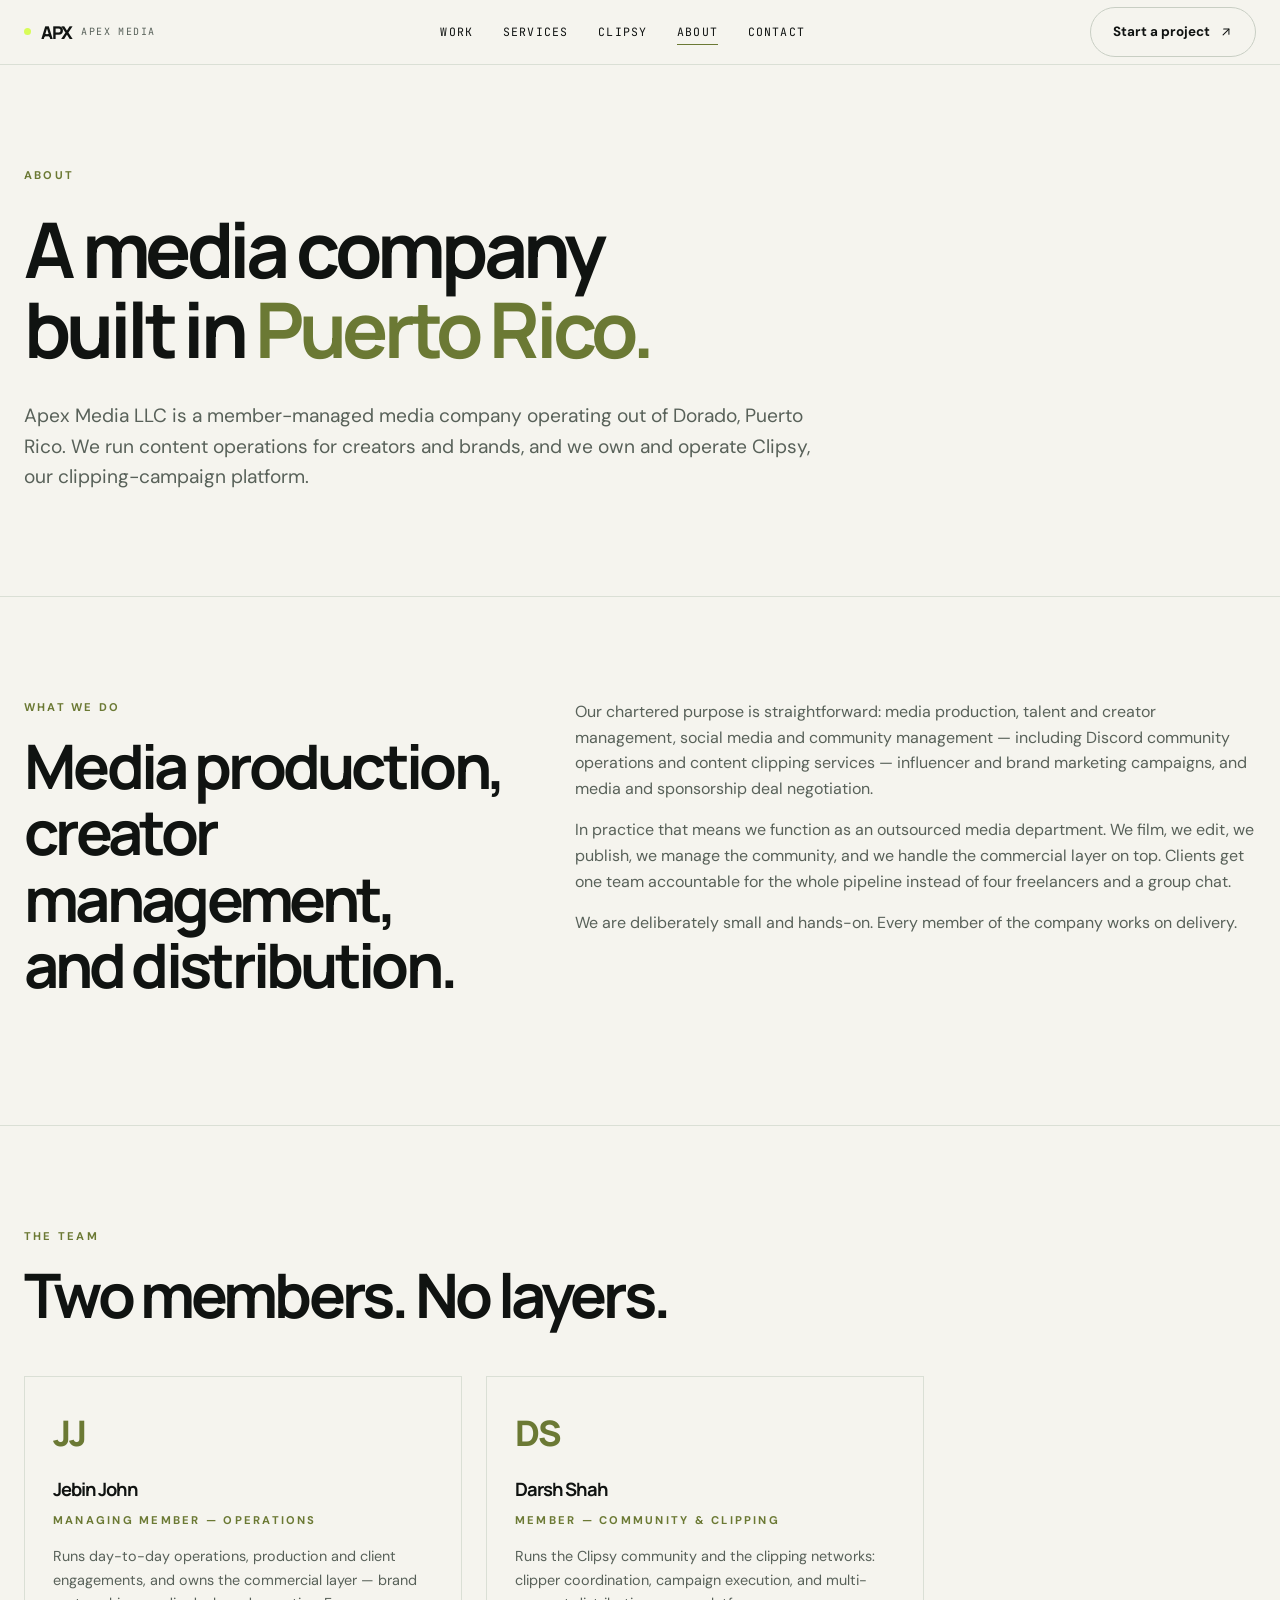
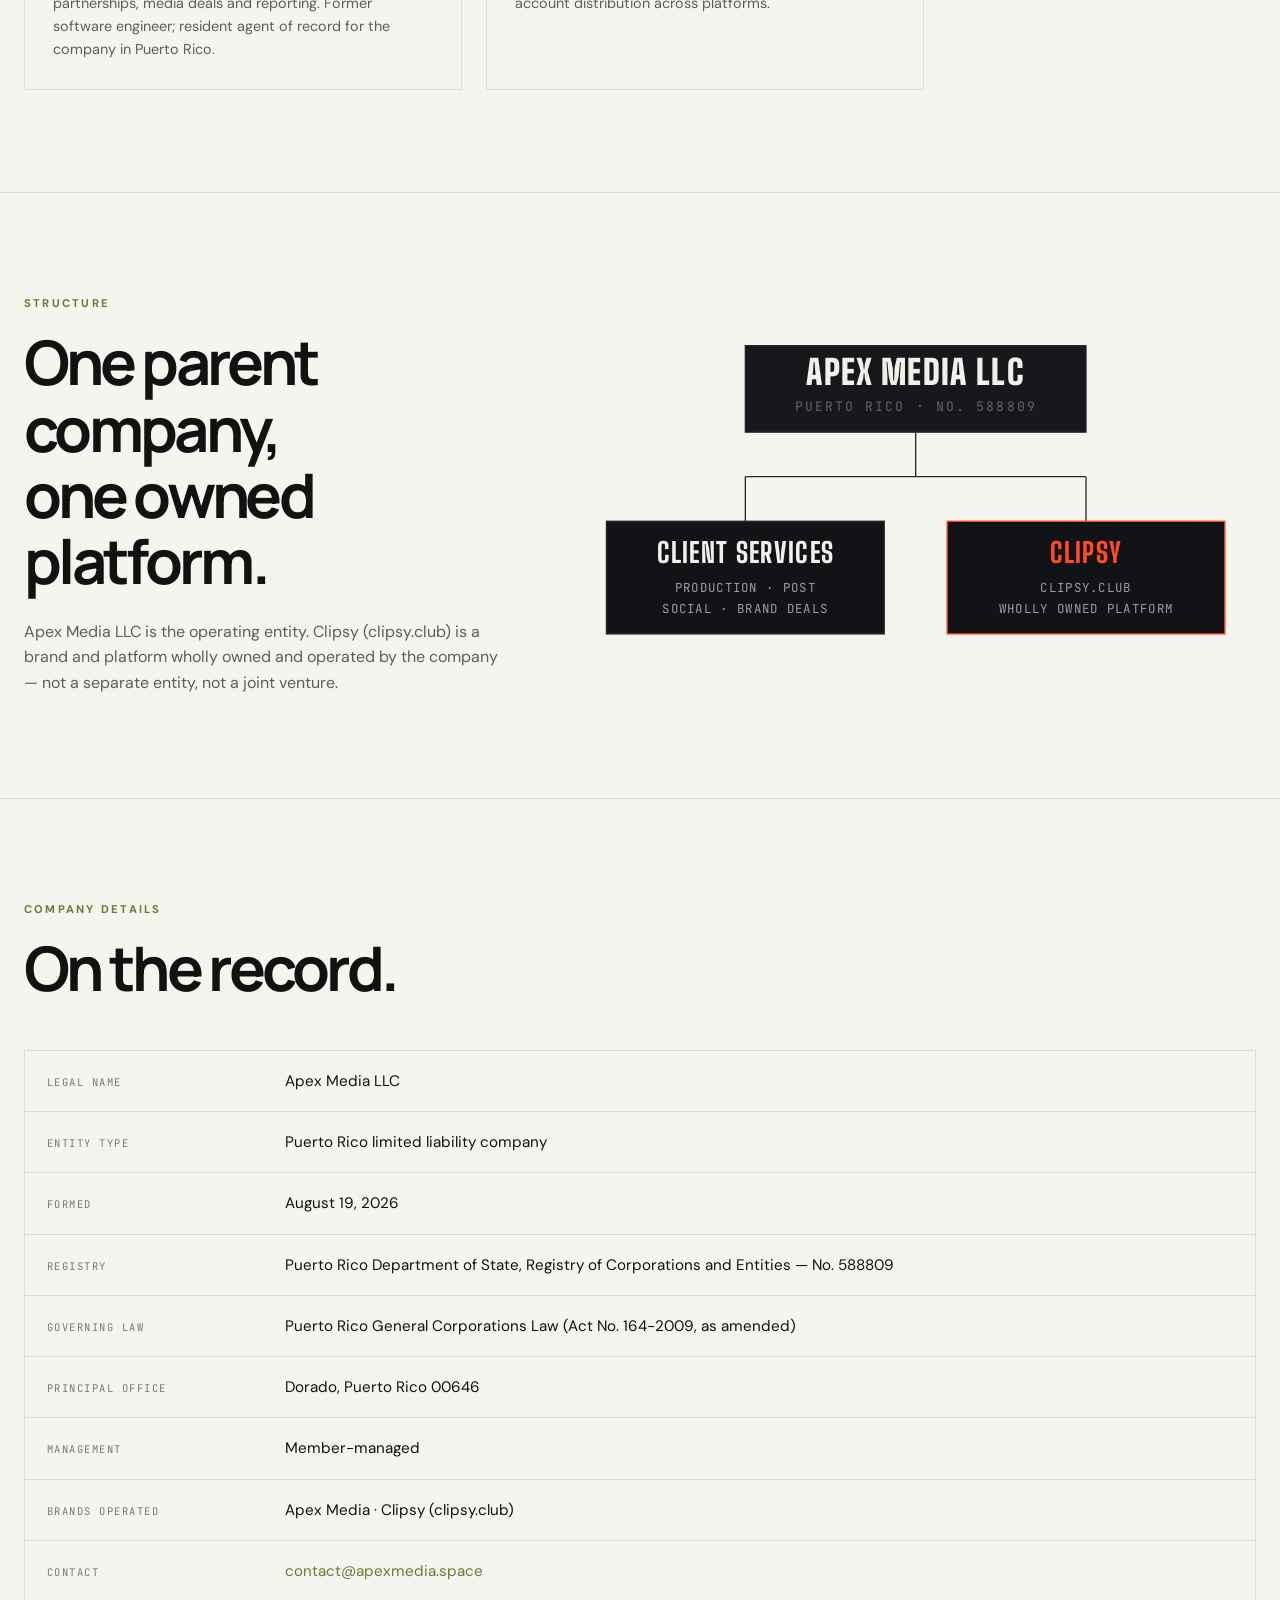
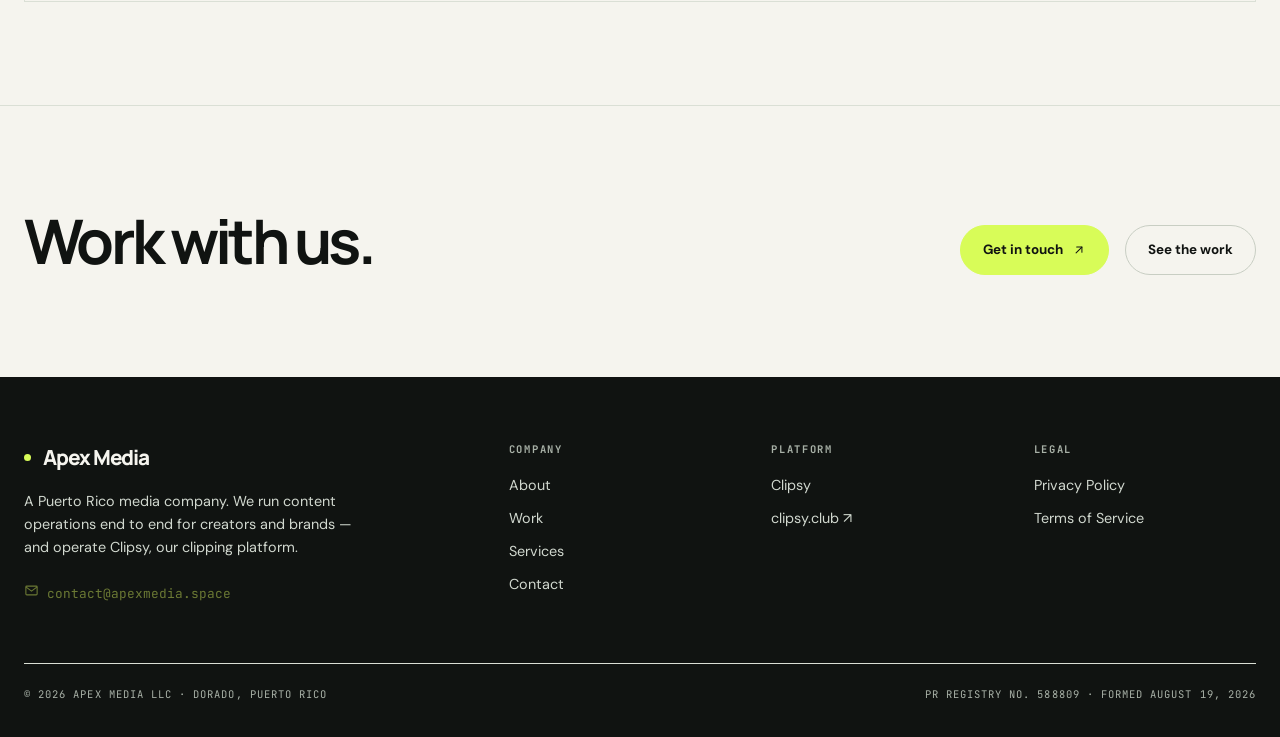
==== commit c0957524: "Align interior pages with editorial visual style" ====
--- a/about.html
+++ b/about.html
@@ -16,7 +16,7 @@
 <link rel="preconnect" href="https://fonts.googleapis.com">
 <link rel="preconnect" href="https://fonts.gstatic.com" crossorigin>
 <link href="https://fonts.googleapis.com/css2?family=Big+Shoulders+Display:wght@700;800;900&family=Archivo:wght@400;500;600&family=JetBrains+Mono:wght@400;500&display=swap" rel="stylesheet">
-<link rel="stylesheet" href="/styles.css">
+<link rel="stylesheet" href="styles.css">
 </head>
 <body>
 <header class="nav">
--- a/styles.css
+++ b/styles.css
@@ -1,3 +1,4 @@
+@import url('https://fonts.googleapis.com/css2?family=DM+Sans:wght@400;500;600;700&family=Manrope:wght@400;500;600;700;800&display=swap');
 /* Apex Media LLC — apexmedia.space */
 
 :root{
@@ -199,3 +200,32 @@
   .ticker-track,.rec{animation:none!important;}
   *{transition-duration:.01ms!important;}
 }
+
+/* Editorial refresh shared with the new homepage */
+:root{--bg:#f5f4ee;--surface:#eef0e8;--surface-2:#e4e9dc;--border:#c8cec3;--border-soft:#dadfd5;--text:#101311;--dim:#586159;--faint:#737d73;--accent:#6b7934;--accent-deep:#445122;--chrome:#101311}
+body{font-family:'DM Sans',sans-serif}
+.display,h1.hero,h2.sec,h3.sub,h4,.prose h2{font-family:Manrope,sans-serif;text-transform:none;letter-spacing:-.06em}
+h1.hero{font-size:clamp(3rem,7vw,6.5rem);line-height:1.04;font-weight:700}
+h2.sec{font-size:clamp(2.5rem,4.8vw,5rem);line-height:1.08;font-weight:700}
+h3.sub{font-size:clamp(1.45rem,2.4vw,2.2rem);line-height:1.12;font-weight:700}
+h4{font-size:1.15rem;line-height:1.3;font-weight:700}
+header.nav{background:rgba(245,244,238,.94);border-bottom-color:var(--border-soft)}
+.brand .mark{font-family:Manrope,sans-serif;font-size:1.1rem;letter-spacing:-.07em}
+.brand .sub{color:var(--dim)}
+.nav-links a,.nav-links a.active{color:var(--text)}
+.btn{border-radius:50px;font-family:'DM Sans',sans-serif;font-size:.84rem;text-transform:none;letter-spacing:0;font-weight:700}
+.btn-primary{color:#101311;background:#d8fc58;border-color:#d8fc58}
+.btn-primary::before{background:#c2ea32}
+.btn-primary:hover{border-color:#c2ea32}
+.rec{background:#d8fc58;box-shadow:none}
+.card,.case{background:var(--bg)}
+.card:hover,.case:hover{background:var(--surface)}
+.eyebrow{font-family:'DM Sans',sans-serif;color:var(--accent);font-weight:700}
+input,textarea,select{font-family:'DM Sans',sans-serif;background:transparent;border:0;border-bottom:1px solid var(--border);border-radius:0}
+input:focus,textarea:focus,select:focus{border-color:var(--text)}
+footer{background:#101311;color:#f5f4ee}
+footer .foot-grid h5,footer .foot-bottom{color:#a8b1a7}
+footer .foot-grid a,footer .foot-grid p{color:#d1d8cf}
+footer .foot-grid a:hover{color:#d8fc58}
+footer .rec{background:#d8fc58}
+footer .display{color:#f5f4ee}
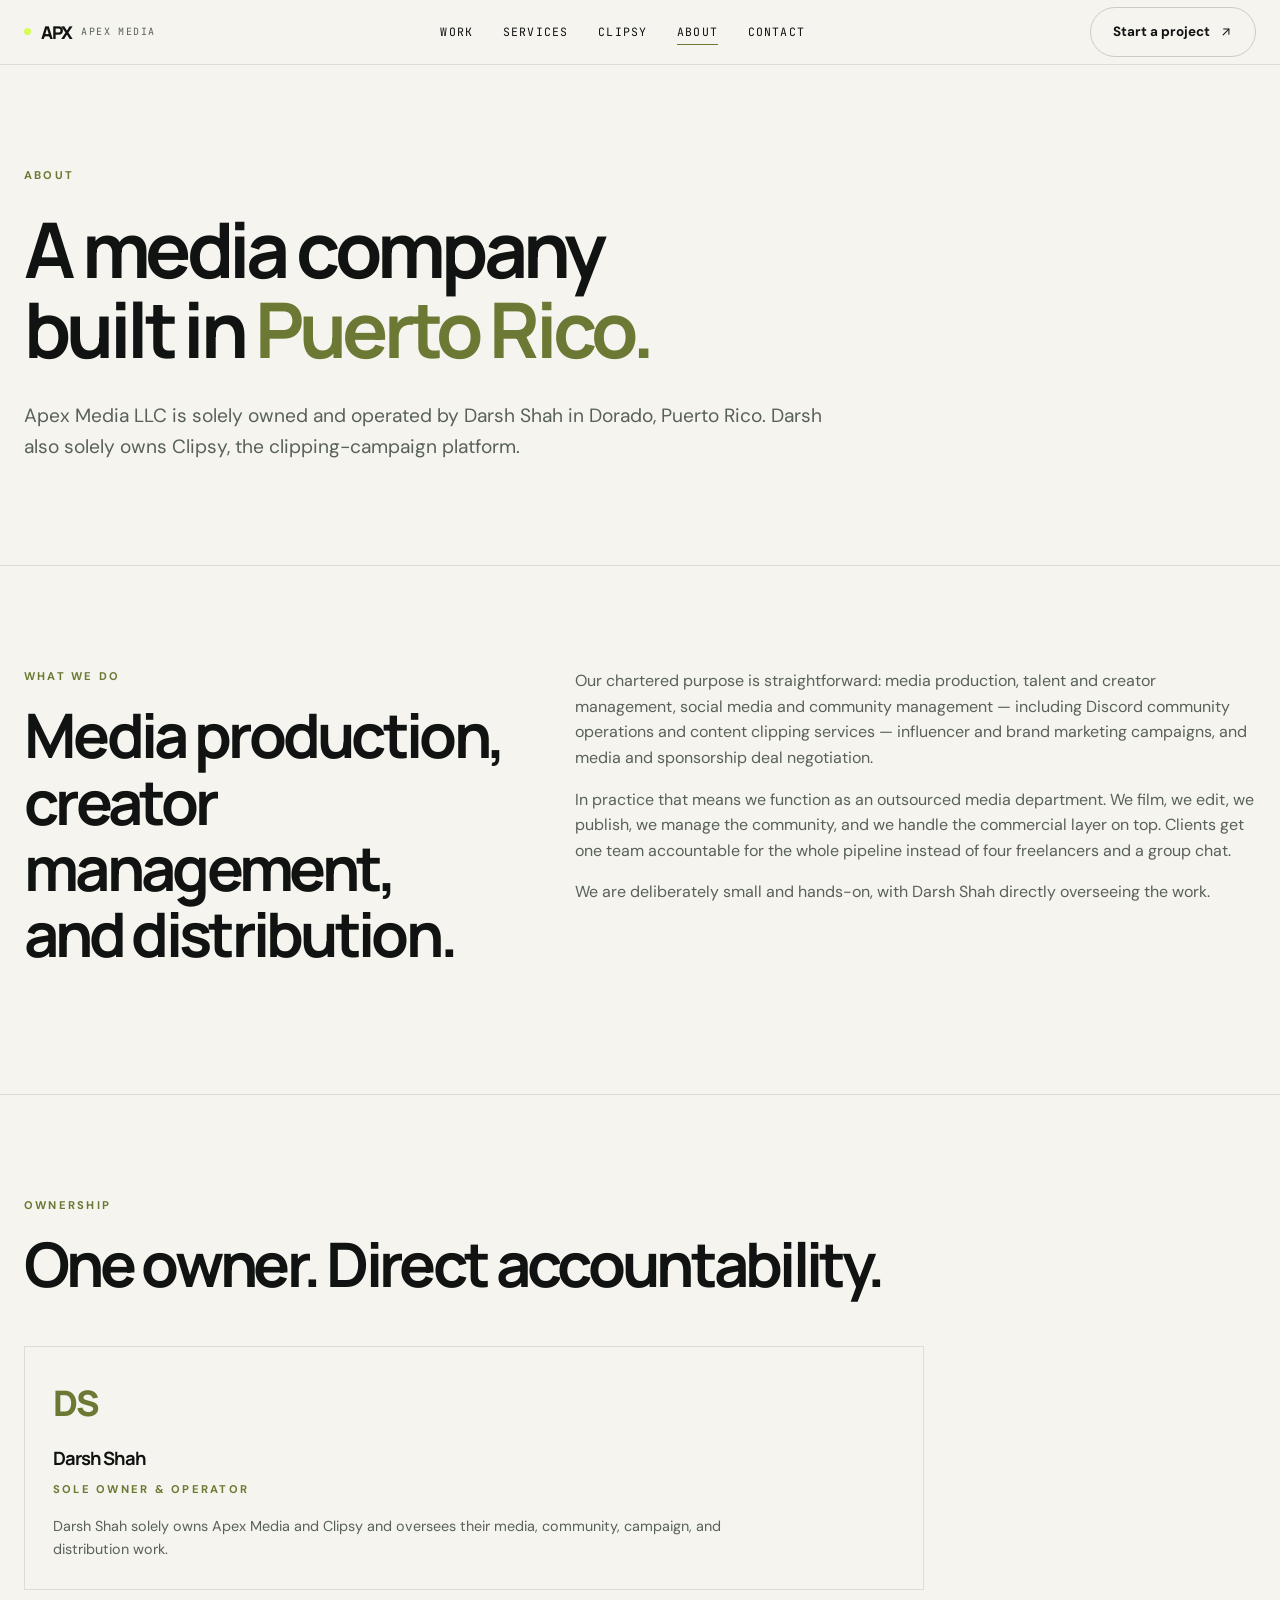
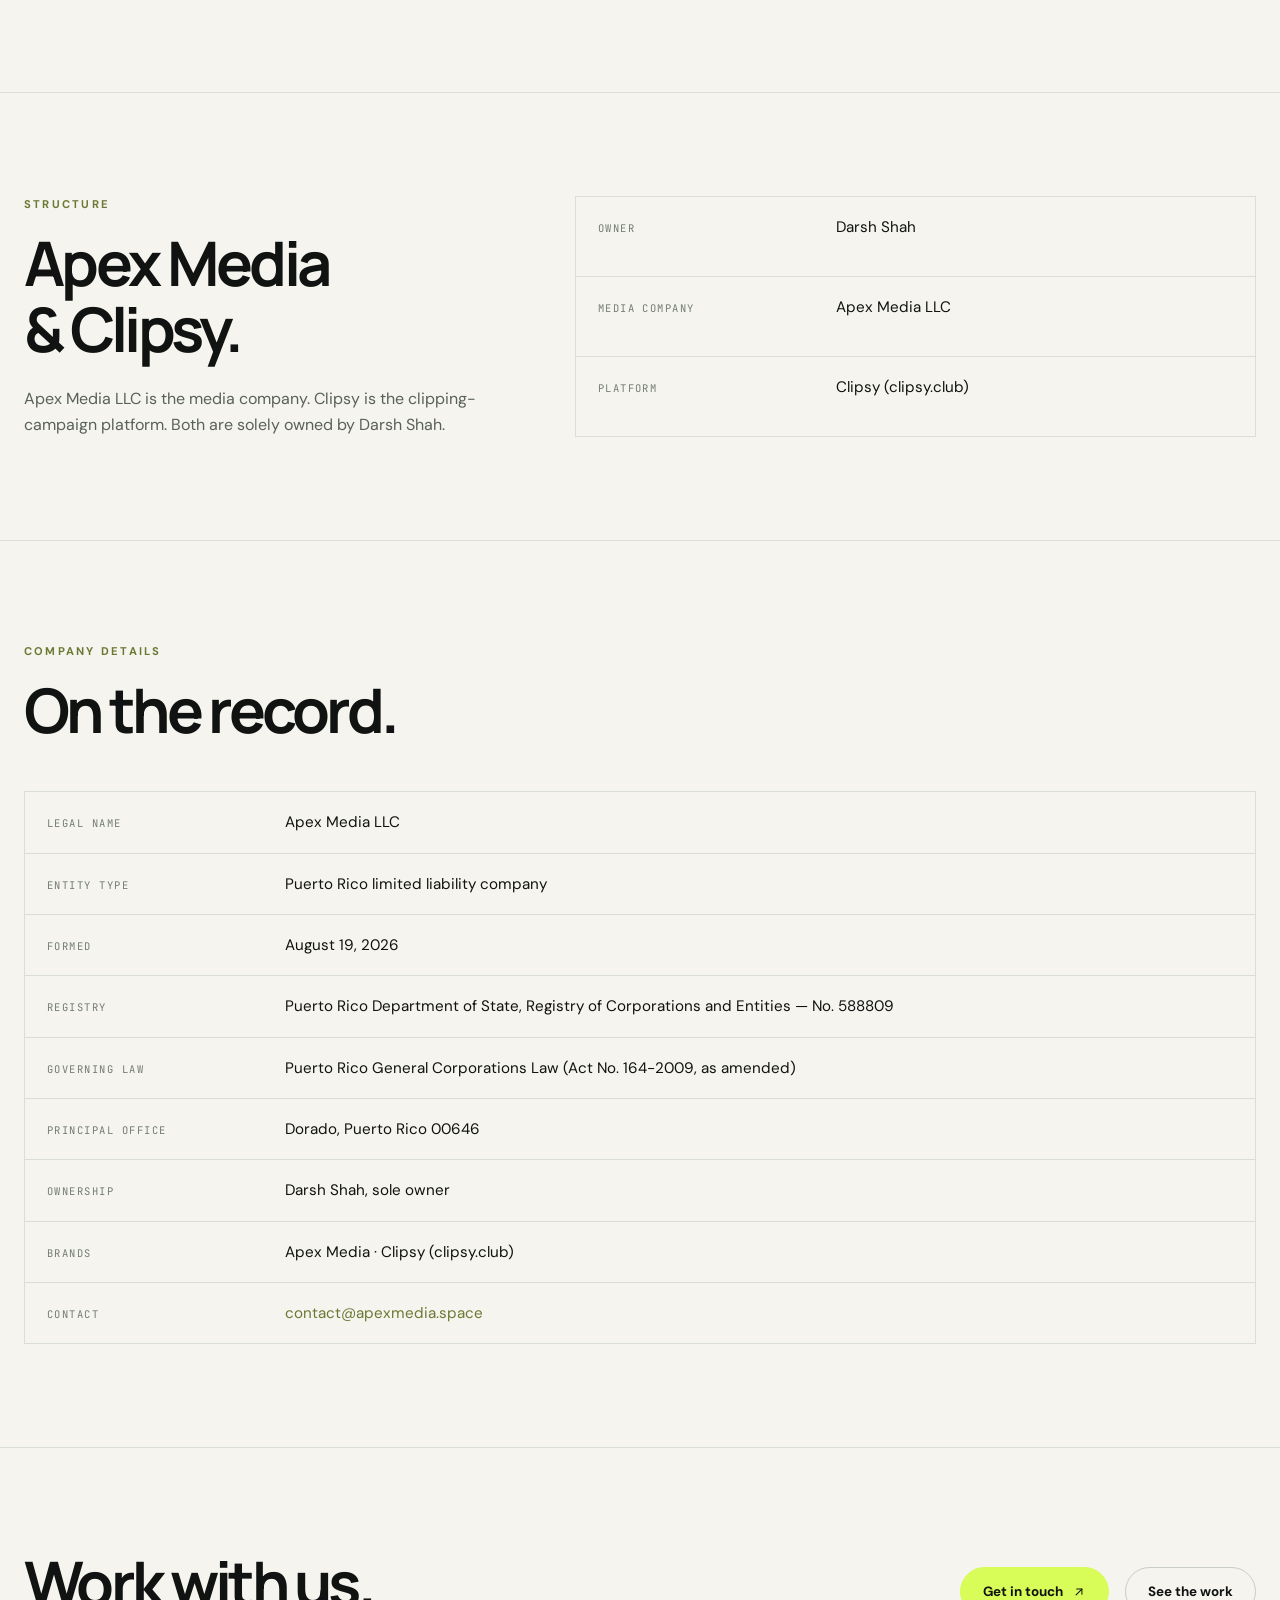
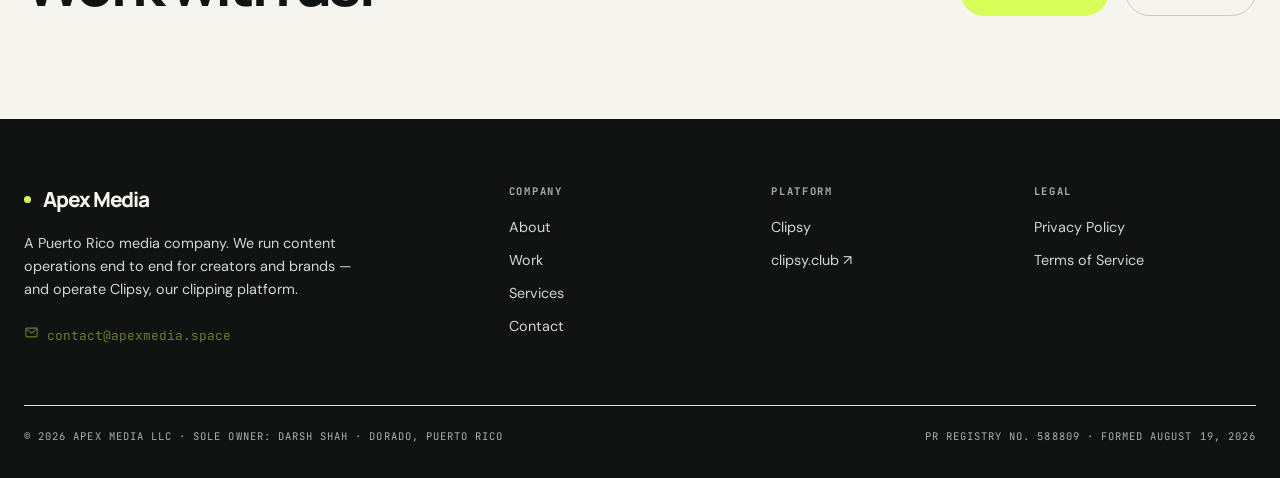
==== commit aae6981b: "Correct Apex and Clipsy ownership attribution" ====
--- a/about.html
+++ b/about.html
@@ -4,12 +4,12 @@
 <meta charset="UTF-8">
 <meta name="viewport" content="width=device-width, initial-scale=1">
 <title>About &mdash; Apex Media LLC</title>
-<meta name="description" content="Apex Media LLC is a member-managed Puerto Rico media company in Dorado, PR. Company details, team, and structure including wholly-owned platform Clipsy.">
+<meta name="description" content="Apex Media LLC is a Puerto Rico media company in Dorado, PR, solely owned by Darsh Shah. Company details and Clipsy ownership.">
 <link rel="canonical" href="https://apexmedia.space/about">
 <meta property="og:type" content="website">
 <meta property="og:site_name" content="Apex Media">
 <meta property="og:title" content="About &mdash; Apex Media LLC">
-<meta property="og:description" content="Apex Media LLC is a member-managed Puerto Rico media company in Dorado, PR. Company details, team, and structure including wholly-owned platform Clipsy.">
+<meta property="og:description" content="Apex Media LLC is a Puerto Rico media company in Dorado, PR, solely owned by Darsh Shah. Company details and Clipsy ownership.">
 <meta property="og:url" content="https://apexmedia.space/about">
 <meta name="twitter:card" content="summary_large_image">
 <link rel="icon" href="data:image/svg+xml,%3Csvg xmlns='http://www.w3.org/2000/svg' viewBox='0 0 32 32'%3E%3Crect width='32' height='32' fill='%230a0a0c'/%3E%3Ccircle cx='16' cy='16' r='5' fill='%23ff4b23'/%3E%3C/svg%3E">
@@ -37,7 +37,7 @@
   <div class="wrap">
     <div class="eyebrow mb24">About</div>
     <h1 class="hero" style="font-size:clamp(2.4rem,6vw,5rem)">A media company<br>built in <span class="accent">Puerto Rico.</span></h1>
-    <p class="lead mt32">Apex Media LLC is a member-managed media company operating out of Dorado, Puerto Rico. We run content operations for creators and brands, and we own and operate Clipsy, our clipping-campaign platform.</p>
+    <p class="lead mt32">Apex Media LLC is solely owned and operated by Darsh Shah in Dorado, Puerto Rico. Darsh also solely owns Clipsy, the clipping-campaign platform.</p>
   </div>
 </section>
 
@@ -50,16 +50,16 @@
     <div>
       <p class="mb16">Our chartered purpose is straightforward: media production, talent and creator management, social media and community management &mdash; including Discord community operations and content clipping services &mdash; influencer and brand marketing campaigns, and media and sponsorship deal negotiation.</p>
       <p class="mb16">In practice that means we function as an outsourced media department. We film, we edit, we publish, we manage the community, and we handle the commercial layer on top. Clients get one team accountable for the whole pipeline instead of four freelancers and a group chat.</p>
-      <p>We are deliberately small and hands-on. Every member of the company works on delivery.</p>
+      <p>We are deliberately small and hands-on, with Darsh Shah directly overseeing the work.</p>
     </div>
   </div>
 </section>
 
 <section class="pad">
   <div class="wrap">
-    <div class="eyebrow mb16">The team</div>
-    <h2 class="sec mb48">Two members. No layers.</h2>
-    <div class="grid g2" style="max-width:900px"><div class="card"><div class="display accent" style="font-size:2.2rem">JJ</div><h4 class="mt16 mb8">Jebin John</h4><div class="eyebrow mb16">Managing Member &mdash; Operations</div><p style="font-size:.9rem">Runs day-to-day operations, production and client engagements, and owns the commercial layer &mdash; brand partnerships, media deals and reporting. Former software engineer; resident agent of record for the company in Puerto Rico.</p></div><div class="card"><div class="display accent" style="font-size:2.2rem">DS</div><h4 class="mt16 mb8">Darsh Shah</h4><div class="eyebrow mb16">Member &mdash; Community &amp; Clipping</div><p style="font-size:.9rem">Runs the Clipsy community and the clipping networks: clipper coordination, campaign execution, and multi-account distribution across platforms.</p></div></div>
+    <div class="eyebrow mb16">Ownership</div>
+    <h2 class="sec mb48">One owner. Direct accountability.</h2>
+    <div class="card" style="max-width:900px"><div class="display accent" style="font-size:2.2rem">DS</div><h4 class="mt16 mb8">Darsh Shah</h4><div class="eyebrow mb16">Sole owner &amp; operator</div><p style="font-size:.9rem">Darsh Shah solely owns Apex Media and Clipsy and oversees their media, community, campaign, and distribution work.</p></div>
   </div>
 </section>
 
@@ -67,27 +67,10 @@
   <div class="wrap split">
     <div>
       <div class="eyebrow mb16">Structure</div>
-      <h2 class="sec mb24">One parent company,<br>one owned platform.</h2>
-      <p>Apex Media LLC is the operating entity. Clipsy (clipsy.club) is a brand and platform wholly owned and operated by the company &mdash; not a separate entity, not a joint venture.</p>
+      <h2 class="sec mb24">Apex Media &amp; Clipsy.</h2>
+      <p>Apex Media LLC is the media company. Clipsy is the clipping-campaign platform. Both are solely owned by Darsh Shah.</p>
     </div>
-    <div>
-      <svg viewBox="0 0 520 260" width="100%" height="auto" role="img" aria-label="Apex Media LLC owns Clipsy and client services">
-        <rect x="130" y="16" width="260" height="66" fill="#17181c" stroke="#26272c"/>
-        <text x="260" y="46" text-anchor="middle" fill="#f1efe9" font-family="'Big Shoulders Display',sans-serif" font-size="26" font-weight="900" letter-spacing="1">APEX MEDIA LLC</text>
-        <text x="260" y="66" text-anchor="middle" fill="#61636b" font-family="'JetBrains Mono',monospace" font-size="10" letter-spacing="1.6">PUERTO RICO &#183; NO. 588809</text>
-        <path d="M260 82 V116" stroke="#26272c" stroke-width="1"/>
-        <path d="M130 116 H390" stroke="#26272c" stroke-width="1"/>
-        <path d="M130 116 V150 M390 116 V150" stroke="#26272c" stroke-width="1"/>
-        <rect x="24" y="150" width="212" height="86" fill="#121316" stroke="#26272c"/>
-        <text x="130" y="182" text-anchor="middle" fill="#f1efe9" font-family="'Big Shoulders Display',sans-serif" font-size="21" font-weight="800" letter-spacing="1">CLIENT SERVICES</text>
-        <text x="130" y="204" text-anchor="middle" fill="#9a9ca3" font-family="'JetBrains Mono',monospace" font-size="9.5" letter-spacing="1">PRODUCTION &#183; POST</text>
-        <text x="130" y="220" text-anchor="middle" fill="#9a9ca3" font-family="'JetBrains Mono',monospace" font-size="9.5" letter-spacing="1">SOCIAL &#183; BRAND DEALS</text>
-        <rect x="284" y="150" width="212" height="86" fill="#121316" stroke="#ff4b23"/>
-        <text x="390" y="182" text-anchor="middle" fill="#ff4b23" font-family="'Big Shoulders Display',sans-serif" font-size="21" font-weight="800" letter-spacing="1">CLIPSY</text>
-        <text x="390" y="204" text-anchor="middle" fill="#9a9ca3" font-family="'JetBrains Mono',monospace" font-size="9.5" letter-spacing="1">CLIPSY.CLUB</text>
-        <text x="390" y="220" text-anchor="middle" fill="#9a9ca3" font-family="'JetBrains Mono',monospace" font-size="9.5" letter-spacing="1">WHOLLY OWNED PLATFORM</text>
-      </svg>
-    </div>
+    <div class="facts"><div class="fact"><dt>Owner</dt><dd>Darsh Shah</dd></div><div class="fact"><dt>Media company</dt><dd>Apex Media LLC</dd></div><div class="fact"><dt>Platform</dt><dd>Clipsy (clipsy.club)</dd></div></div>
   </div>
 </section>
 
@@ -95,7 +78,7 @@
   <div class="wrap">
     <div class="eyebrow mb16">Company details</div>
     <h2 class="sec mb48">On the record.</h2>
-    <div class="facts"><div class="fact"><dt>Legal name</dt><dd>Apex Media LLC</dd></div><div class="fact"><dt>Entity type</dt><dd>Puerto Rico limited liability company</dd></div><div class="fact"><dt>Formed</dt><dd>August 19, 2026</dd></div><div class="fact"><dt>Registry</dt><dd>Puerto Rico Department of State, Registry of Corporations and Entities &mdash; No. 588809</dd></div><div class="fact"><dt>Governing law</dt><dd>Puerto Rico General Corporations Law (Act No. 164-2009, as amended)</dd></div><div class="fact"><dt>Principal office</dt><dd>Dorado, Puerto Rico 00646</dd></div><div class="fact"><dt>Management</dt><dd>Member-managed</dd></div><div class="fact"><dt>Brands operated</dt><dd>Apex Media &middot; Clipsy (clipsy.club)</dd></div><div class="fact"><dt>Contact</dt><dd><a href="mailto:contact@apexmedia.space" style="color:var(--accent)">contact@apexmedia.space</a></dd></div></div>
+    <div class="facts"><div class="fact"><dt>Legal name</dt><dd>Apex Media LLC</dd></div><div class="fact"><dt>Entity type</dt><dd>Puerto Rico limited liability company</dd></div><div class="fact"><dt>Formed</dt><dd>August 19, 2026</dd></div><div class="fact"><dt>Registry</dt><dd>Puerto Rico Department of State, Registry of Corporations and Entities &mdash; No. 588809</dd></div><div class="fact"><dt>Governing law</dt><dd>Puerto Rico General Corporations Law (Act No. 164-2009, as amended)</dd></div><div class="fact"><dt>Principal office</dt><dd>Dorado, Puerto Rico 00646</dd></div><div class="fact"><dt>Ownership</dt><dd>Darsh Shah, sole owner</dd></div><div class="fact"><dt>Brands</dt><dd>Apex Media &middot; Clipsy (clipsy.club)</dd></div><div class="fact"><dt>Contact</dt><dd><a href="mailto:contact@apexmedia.space" style="color:var(--accent)">contact@apexmedia.space</a></dd></div></div>
   </div>
 </section>
 
@@ -131,7 +114,7 @@
       </div>
     </div>
     <div class="foot-bottom">
-      <span>&copy; 2026 Apex Media LLC &middot; Dorado, Puerto Rico</span>
+      <span>&copy; 2026 Apex Media LLC &middot; Sole owner: Darsh Shah &middot; Dorado, Puerto Rico</span>
       <span>PR Registry No. 588809 &middot; Formed August 19, 2026</span>
     </div>
   </div>
